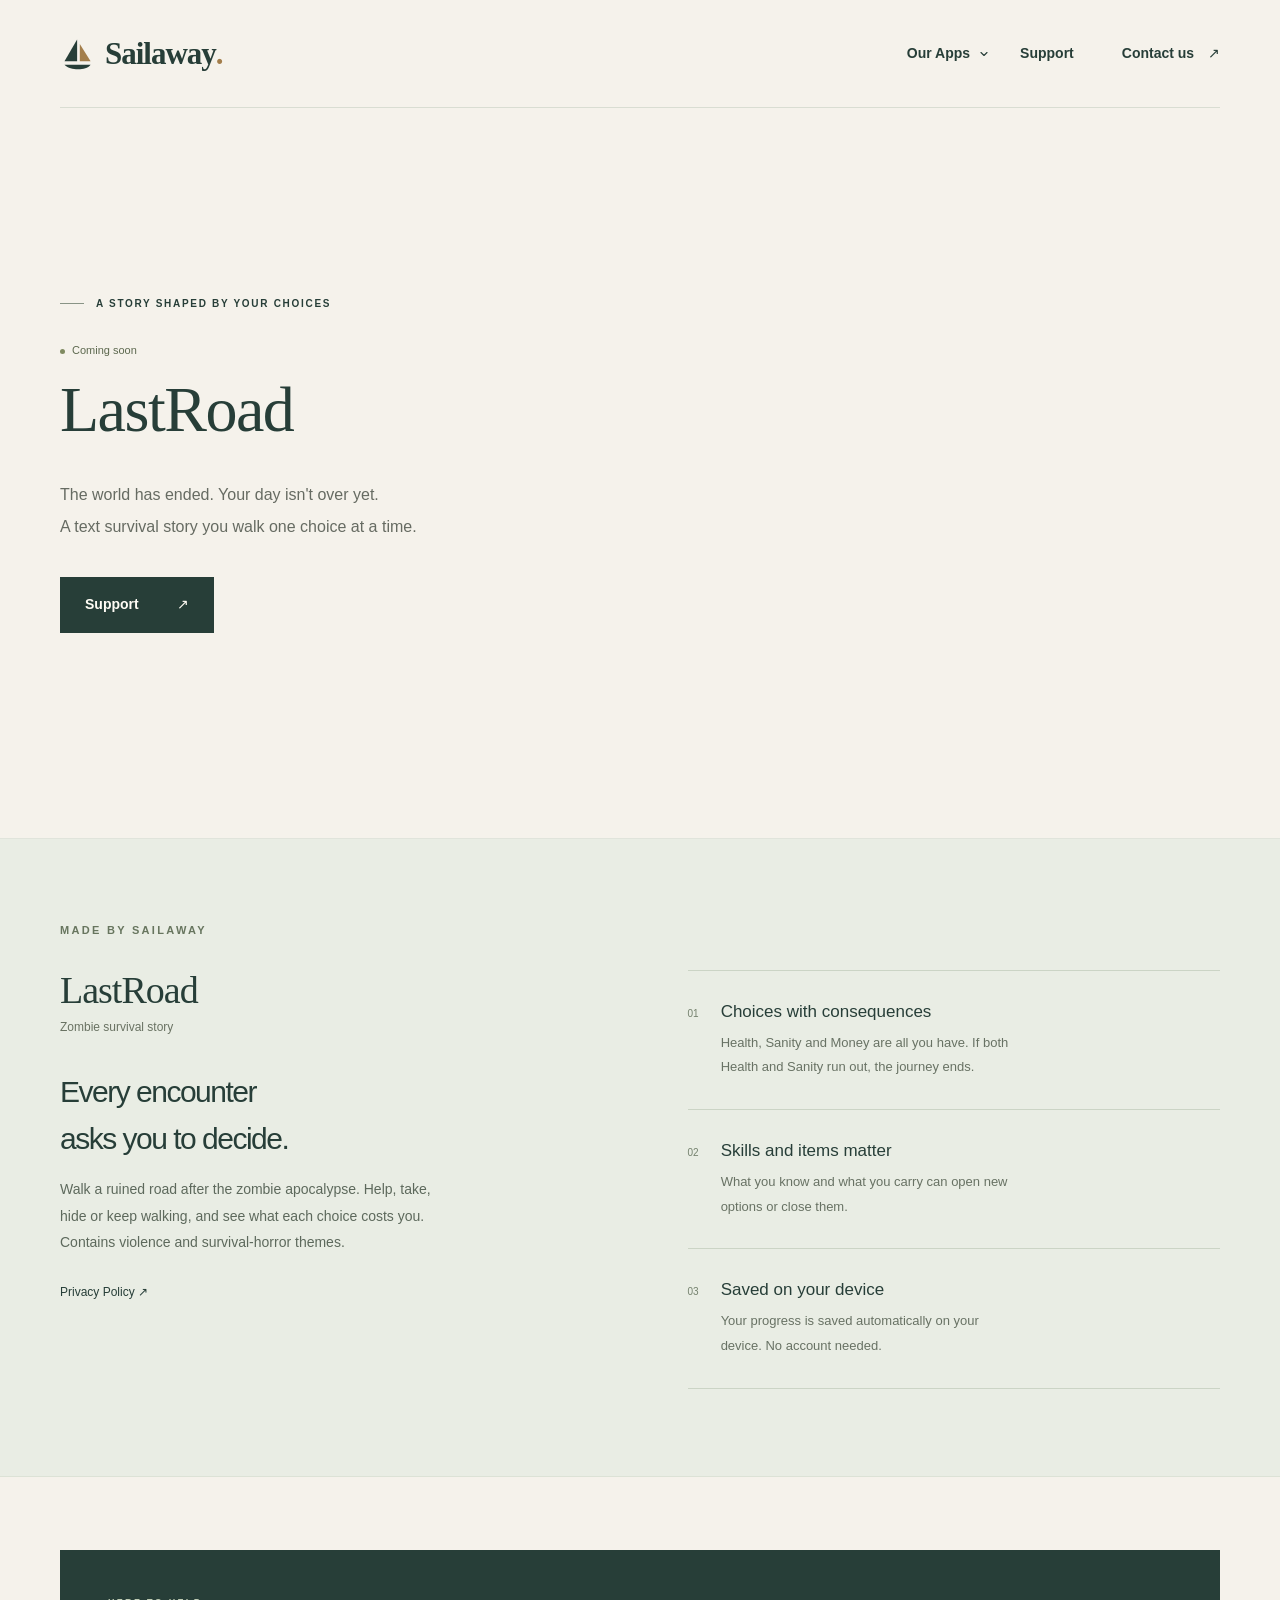
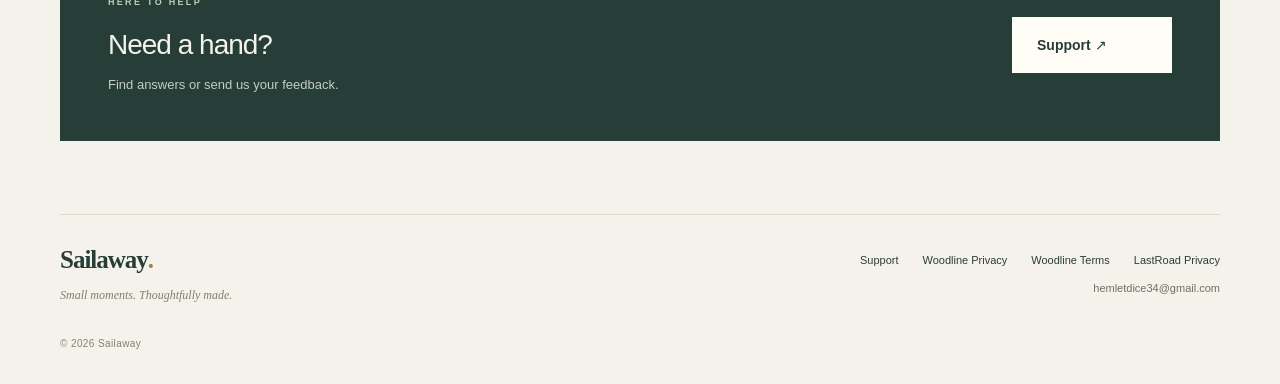
==== lastroad/index.html @ d9ce0e01 "Create index.html" ====
<!doctype html>
<html lang="en"><head>
<meta charset="utf-8"><meta name="viewport" content="width=device-width, initial-scale=1"><meta name="theme-color" content="#f5f2eb">
<meta name="description" content="A text survival story after the zombie apocalypse. Walk a ruined road and decide who you will become."><meta property="og:title" content="LastRoad — Sailaway"><meta property="og:description" content="A text survival story after the zombie apocalypse. Walk a ruined road and decide who you will become."><meta property="og:type" content="website">
<title>LastRoad — Sailaway</title><link rel="icon" href="../assets/sailaway.svg" type="image/svg+xml"><link rel="stylesheet" href="../assets/site.css?v=2"><script src="../assets/site.js?v=2" defer></script>
</head><body><a class="skip-link" href="#main">Skip to content</a>
<header class="site-header wrap">
<a class="brand" href="../" aria-label="Sailaway home"><img src="../assets/sailaway.svg" width="36" height="36" alt="">Sailaway<span class="brand-dot">.</span></a>
<nav aria-label="Main navigation">
<details class="apps-dropdown">
<summary>Our Apps <svg class="dropdown-chevron" width="12" height="12" viewBox="0 0 16 16" fill="none" aria-hidden="true"><path d="m4 6 4 4 4-4" stroke="currentColor" stroke-width="1.5" stroke-linecap="round" stroke-linejoin="round"/></svg></summary>
<div class="apps-panel"><p class="apps-label">MADE BY SAILAWAY</p><ul><li><a class="app-menu-link" href="../woodline/"><img src="../assets/woodline-icon.webp" width="48" height="48" alt=""><span><strong>Woodline</strong><small>Wood block puzzle</small></span><span class="app-menu-arrow" aria-hidden="true">↗</span></a></li><li><a class="app-menu-link" href="../lastroad/"><svg width="48" height="48" viewBox="0 0 48 48" aria-hidden="true"><rect width="48" height="48" rx="11" fill="#1f2a24"/><path d="M20 40 23 8h2l3 32z" fill="#f5f2eb" opacity=".9"/><path d="M24 12v6m0 6v6" stroke="#1f2a24" stroke-width="2"/></svg><span><strong>LastRoad</strong><small>Zombie survival story</small></span><span class="app-menu-arrow" aria-hidden="true">↗</span></a></li></ul></div>
</details>
<a href="../support.html">Support</a>
<a class="nav-contact" href="mailto:hemletdice34@gmail.com">Contact us <span aria-hidden="true">↗</span></a>
</nav>
</header>
<main id="main">
<section class="hero wrap" aria-labelledby="hero-title"><div class="hero-copy"><p class="eyebrow"><span class="tiny-line"></span> A STORY SHAPED BY YOUR CHOICES</p><p class="status"><span aria-hidden="true"></span>Coming soon</p><h1 id="hero-title" class="woodline-title">LastRoad</h1><p class="hero-description">The world has ended. Your day isn't over yet.<br>A text survival story you walk one choice at a time.</p><a class="button button-dark" href="../support.html">Support <span aria-hidden="true">↗</span></a></div></section>
<section class="product-section" aria-labelledby="product-title"><div class="wrap product"><div class="product-intro"><p class="eyebrow">MADE BY SAILAWAY</p><div class="product-identity"><div><h2 id="product-title">LastRoad</h2><p class="product-type">Zombie survival story</p></div></div><h3>Every encounter<br>asks you to decide.</h3><p class="product-description">Walk a ruined road after the zombie apocalypse. Help, take, hide or keep walking, and see what each choice costs you. Contains violence and survival-horror themes.</p><div class="product-links"><a href="privacy.html">Privacy Policy ↗</a></div></div><div class="feature-list"><article class="feature"><span class="feature-number">01</span><div><h3>Choices with consequences</h3><p>Health, Sanity and Money are all you have. If both Health and Sanity run out, the journey ends.</p></div></article><article class="feature"><span class="feature-number">02</span><div><h3>Skills and items matter</h3><p>What you know and what you carry can open new options or close them.</p></div></article><article class="feature"><span class="feature-number">03</span><div><h3>Saved on your device</h3><p>Your progress is saved automatically on your device. No account needed.</p></div></article></div></div></section>
<section class="wrap support-section"><div class="contact-panel"><div><p class="eyebrow">HERE TO HELP</p><h2>Need a hand?</h2><p>Find answers or send us your feedback.</p></div><a class="button button-light" href="../support.html">Support ↗</a></div></section>
</main><footer class="site-footer wrap"><div><a class="brand footer-brand" href="../">Sailaway<span class="brand-dot">.</span></a><p>Small moments. Thoughtfully made.</p></div><div class="footer-links"><a href="../support.html">Support</a><a href="../woodline/privacy.html">Woodline Privacy</a><a href="../woodline/terms.html">Woodline Terms</a><a href="../lastroad/privacy.html">LastRoad Privacy</a><a href="mailto:hemletdice34@gmail.com">hemletdice34@gmail.com</a></div><p class="copyright">© 2026 Sailaway</p></footer></body></html>
---- assets/site.css ----
:root{color-scheme:light;--paper:#f5f2eb;--ink:#273e38;--muted:#666b62;--line:#d9ddd2;--wood:#8b6a47;--white:#fffcf5;font-family:-apple-system,BlinkMacSystemFont,"Segoe UI","Apple SD Gothic Neo","Malgun Gothic",sans-serif;font-synthesis:none}*{box-sizing:border-box}html{scroll-behavior:smooth;scroll-padding-top:35px}body{margin:0;background:var(--paper);color:var(--ink);font-size:16px;line-height:1.8;-webkit-font-smoothing:antialiased}a{color:inherit;text-decoration:none}button{font:inherit}a,button,summary{-webkit-tap-highlight-color:transparent}a:focus-visible,button:focus-visible,summary:focus-visible{outline:3px solid #9c713e;outline-offset:5px}img{display:block;max-width:100%;height:auto}h1,h2,h3,p{margin-top:0}p{word-break:keep-all}h1,h2,h3{line-height:1.4;word-break:keep-all}.wrap{width:min(1160px,calc(100% - 96px));margin-inline:auto}.skip-link{position:fixed;top:-100px;left:16px;z-index:10;background:var(--ink);color:white;padding:12px}.skip-link:focus{top:12px}.site-header{height:108px;display:flex;align-items:center;justify-content:space-between;border-bottom:1px solid var(--line)}.brand{display:inline-flex;align-items:center;font:600 31px/1 Georgia,"Times New Roman",serif;letter-spacing:-1px}.brand img{margin-right:9px}.brand-dot{color:#a37e4b}.site-header nav{display:flex;gap:30px;align-items:center;font-size:14px;font-weight:600}.site-header nav a{padding:10px 0}.site-header nav a:hover,.footer-links a:hover,.product-links a:hover{text-decoration:underline;text-underline-offset:5px}.nav-contact{margin-left:18px}.nav-contact span{margin-left:10px}.hero{display:grid;grid-template-columns:1.05fr 1fr;align-items:center;gap:36px;min-height:730px;padding-top:60px;padding-bottom:78px}.eyebrow{font-size:11px;font-weight:600;letter-spacing:2.3px;line-height:1.7}.hero-copy .eyebrow{display:flex;gap:12px;align-items:center;margin-bottom:29px;font-size:10px;letter-spacing:1.7px}.tiny-line{width:24px;height:1px;background:#899486}.hero h1{font-size:clamp(38px,4.6vw,61px);font-weight:500;letter-spacing:-3px;line-height:1.38;margin-bottom:25px}.serif-accent{font-family:Georgia,"Batang","AppleMyungjo",serif}.hero-description{font-size:16px;line-height:1.95;color:var(--muted);margin-bottom:35px}.button{display:inline-flex;justify-content:space-between;align-items:center;gap:38px;min-height:56px;padding:14px 24px;font-size:14px;font-weight:600;border:1px solid transparent;transition:background .2s,transform .2s}.button:hover{transform:translateY(-2px)}.button-dark{background:var(--ink);color:var(--white)}.button-dark:hover{background:#38564c}.button-light{background:var(--white);color:var(--ink)}.hero-note{font:italic 15px Georgia,serif;color:#737a6d;margin:28px 0 0}.hero-art{position:relative;isolation:isolate;padding:36px 31px 35px 19px;min-width:0}.art-orbit{position:absolute;inset:12% -1%;border:1px solid #d5d9cc;border-radius:50%;transform:rotate(-18deg);z-index:-1}.hero-art:before{content:"";position:absolute;inset:15% 5% 5%;background:#dce0d3;border-radius:48% 52% 46% 54%;z-index:-1}.woodline-preview{background:#eee7d6;padding:26px 24px 18px;box-shadow:0 28px 48px -25px #394b3c70,0 4px 7px #524f3020;border:1px solid #e3d7bd;border-radius:15px;transform:rotate(6deg)}.preview-heading{display:flex;align-items:center;gap:9px;font:18px Georgia,serif;letter-spacing:4px;color:#4c4130}.preview-sun{margin-left:auto;font-size:26px;letter-spacing:0;color:#7d8063}.preview-logo{width:20px;display:grid;grid-template-columns:repeat(2,8px);gap:2px;transform:rotate(-6deg)}.preview-logo i{height:8px;background:#a28155;border-radius:1px;box-shadow:0 1px 1px #6d4c2a}.preview-score{display:flex;align-items:flex-end;justify-content:space-between;padding:24px 0 17px;color:#77684e}.preview-score span{display:block;font-size:7px;letter-spacing:1.5px}.preview-score strong{display:block;font:43px/1.15 Georgia,serif;color:#453b2d;font-weight:400}.preview-score .preview-best{text-align:right}.preview-best strong{font-size:24px;margin-top:5px;color:#8d7046}.preview-best span{color:#697453;font-size:7px;letter-spacing:1px}.board-art{width:100%;filter:drop-shadow(0 3px 2px #6f58332b)}.preview-pieces{display:flex;justify-content:space-around;align-items:center;height:70px;padding-top:14px}.mini-piece{display:grid;gap:3px;grid-template-columns:repeat(2,17px)}.mini-piece i{width:17px;height:17px;border-radius:3px;background:repeating-linear-gradient(0deg,#b28d51,#b28d51 2px,#bd985b 3px,#ba9457 5px);box-shadow:inset 0 1px 1px #fff2,0 2px 1px #876038}.piece-a i:nth-child(3){grid-column:2}.piece-b{transform:rotate(-5deg)}.piece-c{grid-template-columns:repeat(3,17px);transform:rotate(4deg)}.preview-caption{font:8px Georgia,serif;letter-spacing:3px;color:#8d7752;text-align:center;margin:13px 0 2px}.art-label{position:absolute;bottom:3px;right:13px;font-size:8px;letter-spacing:2px;color:#747e6b}.product-section{background:#e9ede4;border-top:1px solid #e0e4db;border-bottom:1px solid #dce2d6}.product{padding-block:82px 87px;display:grid;grid-template-columns:1fr 1fr;gap:95px}.product-intro>.eyebrow{color:#67755e;margin-bottom:30px}.product-identity{display:flex;align-items:center;gap:22px;margin-bottom:30px}.app-icon{border-radius:23%;box-shadow:0 5px 13px #574a3020;border:1px solid #dfd4bd;width:104px}.status{display:flex;align-items:center;gap:7px;font-size:11px;color:#5c684e;margin-bottom:5px}.status span{width:5px;height:5px;border-radius:50%;background:#7f8a60}.product h2{font:38px/1.1 Georgia,serif;letter-spacing:-1px;margin-bottom:6px}.product-type{font-size:12px;color:#697262;margin-bottom:0}.product-intro>h3{font-size:30px;letter-spacing:-1.5px;font-weight:500;line-height:1.55;margin-bottom:14px}.product-description{font-size:14px;color:#5d695c;max-width:390px;line-height:1.9}.product-links{display:flex;gap:23px;font-size:12px;margin-top:26px}.product-links span{margin-left:7px}.feature-list{padding-top:49px}.feature{display:flex;align-items:center;gap:22px;border-top:1px solid #cbd4c5;padding:29px 0}.feature:last-child{border-bottom:1px solid #cbd4c5}.feature-number{font-size:10px;color:#74816d;align-self:flex-start;margin-top:5px}.feature h3{font-size:17px;font-weight:500;letter-spacing:-.5px;margin-bottom:7px}.feature p{font-size:13px;color:#687264;line-height:1.9;margin:0;max-width:295px}.feature-mark{margin-left:auto;font:30px Georgia,serif;color:#76836b;min-width:28px;text-align:center}.support-section{padding-block:73px}.contact-panel{background:var(--ink);color:#f5f2e9;display:flex;align-items:center;justify-content:space-between;gap:30px;padding:45px 48px}.contact-panel .eyebrow{font-size:9px;color:#bfccb4;margin-bottom:15px}.contact-panel h2{font-size:28px;font-weight:500;letter-spacing:-1px;margin-bottom:9px}.contact-panel p:not(.eyebrow){font-size:13px;color:#c4cdc0;margin-bottom:0}.contact-panel .button{flex-shrink:0;min-width:160px}.site-footer{display:grid;grid-template-columns:1fr auto;gap:20px;padding-block:0 31px;border-top:1px solid var(--line);padding-top:32px}.footer-brand{font-size:25px}.site-footer>div>p{font:italic 12px Georgia,serif;color:#7b8174;margin:10px 0 0}.footer-links{display:flex;flex-wrap:wrap;justify-content:flex-end;gap:8px 24px;font-size:11px;align-content:start;padding-top:4px;max-width:510px}.footer-links a:last-child{flex-basis:100%;text-align:right;color:#697265}.copyright{grid-column:1/-1;font-size:10px;color:#7d8478;margin:12px 0 0;letter-spacing:.4px}.page-main{padding-top:68px;padding-bottom:75px;min-height:65vh}.page-heading{max-width:760px;margin-bottom:42px}.page-heading .eyebrow{color:#68745f;margin-bottom:18px}.page-heading h1{font-size:42px;letter-spacing:-2px;font-weight:500;margin-bottom:17px}.page-heading>p:not(.eyebrow){color:var(--muted);font-size:15px}.support-grid{display:grid;grid-template-columns:1.35fr 1fr;gap:64px;align-items:start}.section-title{font-size:22px;letter-spacing:-.7px;font-weight:500;margin-bottom:20px}.help-section{margin-bottom:44px;scroll-margin-top:35px}.steps{list-style:none;padding:0;margin:0;counter-reset:steps}.steps li{counter-increment:steps;display:flex;gap:17px;padding:17px 0;border-bottom:1px solid var(--line);font-size:14px;color:#5b675b}.steps li:before{content:"0" counter(steps);font-size:11px;letter-spacing:1px;color:#7c866f;padding-top:2px}.steps strong{font-weight:600;color:var(--ink)}.faq details{border-top:1px solid var(--line);padding:17px 0}.faq details:last-child{border-bottom:1px solid var(--line)}summary{cursor:pointer;font-size:14px;font-weight:500;padding-right:13px}details p{font-size:13px;color:#60695d;margin:12px 0 0;padding-right:22px}.contact-card{padding:30px;background:#e9ede4;border:1px solid #dbe1d4}.contact-card .eyebrow{font-size:9px;color:#707c64}.contact-card h2{font-size:24px;font-weight:500;letter-spacing:-.8px;margin-bottom:12px}.contact-card p{font-size:13px;color:#646e60}.email-address{font-size:clamp(13px,1.4vw,17px);font-weight:600;overflow-wrap:anywhere;display:block;text-decoration:underline;text-underline-offset:4px}.contact-actions{display:flex;gap:9px;margin-top:23px;flex-wrap:wrap}.contact-actions .button{font-size:12px;padding:10px 15px;min-height:44px;gap:12px}.button-outline{border-color:#9ca88f;background:transparent;color:var(--ink);cursor:pointer}.button-outline:hover{background:#dce3d3}.copy-status{min-height:24px!important;margin:9px 0 0!important;font-size:11px!important}.contact-note{font-size:11px!important;margin-top:9px}.legal-main{max-width:820px}.legal-content{padding:30px 0 0;border-top:1px solid var(--line)}.legal-content section{margin-bottom:28px}.legal-content h2{font-size:21px;font-weight:500;letter-spacing:-.5px;margin-bottom:16px}.legal-content p{font-size:14px;color:#5e675d;line-height:2;margin-bottom:14px}.legal-meta{font-size:12px;color:#7a8374}.legal-contact{margin:0;display:grid;grid-template-columns:120px 1fr;font-size:15px}.legal-contact dt,.legal-contact dd{margin:0;padding:19px 0;border-bottom:1px solid var(--line)}.legal-contact dt{color:#707a69}.legal-contact dd{overflow-wrap:anywhere}.legal-contact dd a{text-decoration:underline;text-underline-offset:4px}.back-link{display:inline-flex;gap:10px;margin-top:28px;font-size:13px;text-decoration:underline;text-underline-offset:5px}.not-found{min-height:60vh;padding-block:100px}.not-found h1{font-size:44px;font-weight:500;letter-spacing:-1px}.not-found p{color:var(--muted)}
[hidden]{display:none!important}
.site-header{position:relative;z-index:5}.apps-dropdown{position:relative}.apps-dropdown>summary{display:flex;align-items:center;gap:8px;list-style:none;font-size:14px;font-weight:600;padding:10px 0;white-space:nowrap}.apps-dropdown>summary::-webkit-details-marker{display:none}.dropdown-chevron{transition:transform .2s}.apps-dropdown[open] .dropdown-chevron{transform:rotate(180deg)}.apps-panel{position:absolute;top:calc(100% + 13px);right:0;width:280px;background:#fffcf5;border:1px solid #d9ddd2;padding:18px 12px 12px;box-shadow:0 15px 35px #273e3826;border-radius:8px;z-index:20}.apps-dropdown:not([open]) .apps-panel{display:none}.apps-label{margin:0 10px 10px;font-size:9px;letter-spacing:1.8px;color:#707a69}.apps-panel ul{list-style:none;margin:0;padding:0}.site-header nav .app-menu-link{display:flex;align-items:center;gap:13px;padding:12px 10px;border-radius:5px;text-decoration:none}.app-menu-link:hover,.app-menu-link:focus-visible{background:#e9ede4}.app-menu-link img{width:48px;height:48px;border-radius:11px;flex-shrink:0}.app-menu-link strong{display:block;font:22px/1.3 Georgia,serif;font-weight:400;letter-spacing:-.3px}.app-menu-link small{display:block;color:#687264;font-size:11px;line-height:1.5;margin-top:3px}.app-menu-arrow{margin-left:auto;color:#7b876e;font-size:19px}.company-hero{display:grid;grid-template-columns:1.2fr 1fr;gap:55px;align-items:center;min-height:655px;padding-block:72px 85px}.company-copy .eyebrow{display:flex;align-items:center;gap:12px;margin-bottom:29px}.company-copy h1{font:clamp(42px,4.8vw,66px)/1.13 Georgia,"Times New Roman",serif;letter-spacing:-2.7px;margin-bottom:26px;font-weight:400}.company-copy h1 em{font-weight:400;color:#6d7d60}.company-lead{font-size:16px;color:#646e60;max-width:400px;line-height:1.9;margin-bottom:30px}.company-art{height:400px;position:relative;isolation:isolate;display:flex;align-items:center;justify-content:center}.company-art:before{content:"";position:absolute;inset:10% 5%;border-radius:50%;background:radial-gradient(ellipse,#e0e5d5 10%,#e8eadd 60%,#f5f2eb 72%);z-index:-1}.company-sail{width:210px;transform:rotate(-7deg);filter:drop-shadow(10px 15px 0 #273e3809);margin-bottom:18px}.sail-orbit{position:absolute;inset:7% -3% 9%;border:1px solid #d6dccd;border-radius:50%;transform:rotate(-25deg);z-index:-1}.orbit-two{inset:15% 2% 1%;transform:rotate(20deg);border-color:#e0e3d6}.sail-sun{position:absolute;top:32px;right:61px;width:54px;height:54px;border-radius:50%;background:#c9b38e;opacity:.65}.sea-line{position:absolute;height:1px;background:#84917c55;bottom:72px;width:160px}.sea-two{bottom:59px;width:112px;transform:translateX(25px)}.sea-three{bottom:46px;width:67px;transform:translateX(-14px)}.company-art-label{position:absolute;bottom:-12px;font-size:8px;letter-spacing:2px;color:#7e8876}.company-about{background:#e9ede4;border-block:1px solid #dce2d6}.company-about-grid{display:grid;grid-template-columns:1fr 1.25fr;gap:100px;padding-block:72px}.company-about .eyebrow{color:#68765f;margin-bottom:25px}.company-about h2{font:42px/1.2 Georgia,serif;letter-spacing:-1px;font-weight:400;margin-bottom:0}.company-about-copy{padding-top:5px}.company-about-copy p{font-size:15px;color:#596756;line-height:1.95}.studio-values{display:flex;flex-wrap:wrap;gap:10px 22px;border-top:1px solid #cbd4c5;padding-top:22px;margin-top:25px;font-size:11px;color:#617357}.company-contact-email{font-size:16px;text-decoration:underline;text-underline-offset:6px;overflow-wrap:anywhere}.company-contact-email span{display:inline-block;margin-left:10px}.woodline-title{font-family:Georgia,serif;font-size:64px!important;letter-spacing:-1.5px!important}.page-heading h1{letter-spacing:-1px}.feature h3{letter-spacing:0}.page-heading>p,.company-lead,.company-about-copy p,.contact-panel p,.feature p,.product-description,.legal-content p{word-break:normal}.legal-contact{grid-template-columns:120px 1fr}
@media(max-width:1000px){.company-hero{gap:20px;min-height:600px}.company-copy h1{font-size:47px;letter-spacing:-2px}.company-art{height:350px}.company-sail{width:180px}.company-about-grid{gap:55px}.company-contact-email{font-size:14px}}
@media(max-width:700px){.apps-dropdown>summary{font-size:12px;gap:5px}.apps-panel{right:-62px;width:min(280px,calc(100vw - 40px));top:calc(100% + 12px)}.company-hero{grid-template-columns:1fr;gap:24px;padding-block:46px 49px;min-height:0}.company-copy h1{font-size:46px;letter-spacing:-2px;line-height:1.18}.company-copy .eyebrow{font-size:9px;letter-spacing:1.8px;margin-bottom:24px}.company-lead{font-size:15px;max-width:420px}.company-art{width:min(100%,350px);height:300px;margin:0 auto 12px}.company-sail{width:159px}.sail-sun{width:40px;height:40px;right:52px;top:26px}.sea-line{bottom:50px;width:130px}.sea-two{bottom:39px;width:95px}.sea-three{bottom:28px;width:56px}.company-art-label{font-size:7px;bottom:-18px}.company-about-grid{grid-template-columns:1fr;gap:25px;padding-block:43px}.company-about h2{font-size:35px}.company-about .eyebrow{margin-bottom:17px}.company-about-copy p{font-size:14px}.studio-values{font-size:10px;gap:10px 18px;padding-top:20px}.company-contact-email{display:inline-block;margin-top:23px;font-size:13px}.woodline-title{font-size:55px!important}.legal-contact{grid-template-columns:85px 1fr}.product-links{flex-wrap:wrap}}
@media(max-width:400px){.site-header nav{gap:12px}.site-header .brand{font-size:24px}.site-header .brand img{width:26px;margin-right:4px}.apps-panel{right:-55px}.company-copy h1{font-size:40px;letter-spacing:-1.7px}.company-contact-email span{margin-left:3px}}
@media(min-width:1500px){.hero{min-height:780px}.hero-art{padding-inline:32px}.hero h1{font-size:62px}}
@media(max-width:1000px){.wrap{width:calc(100% - 64px)}.hero{gap:12px;min-height:650px;padding-block:54px 68px}.hero-art{padding:25px 7px 25px 5px}.hero h1{font-size:45px;letter-spacing:-2.5px}.hero-copy .eyebrow{font-size:8px;letter-spacing:1.3px}.woodline-preview{padding:20px 18px 12px}.preview-heading{font-size:16px;letter-spacing:3px}.product{gap:48px}.product-links{gap:13px}.feature{gap:15px}.contact-panel{padding:35px}.support-grid{gap:35px}.footer-links{max-width:400px}}
@media(max-width:700px){.wrap{width:calc(100% - 40px)}.site-header{height:82px}.brand{font-size:26px}.brand img{width:29px;margin-right:6px}.site-header nav{gap:17px;font-size:12px}.site-header nav .nav-contact{display:none}.hero{grid-template-columns:1fr;padding-top:43px;padding-bottom:49px;gap:20px}.hero h1{font-size:44px;line-height:1.37;letter-spacing:-2.3px;margin-bottom:19px}.hero-copy .eyebrow{font-size:8px;letter-spacing:1.4px;margin-bottom:22px}.hero-description{font-size:14px;margin-bottom:25px}.button{min-height:51px;padding:13px 20px;font-size:13px;gap:32px}.hero-note{font-size:13px;margin-top:20px}.hero-art{width:min(88%,365px);margin:0 auto;padding:24px 14px 24px 5px}.woodline-preview{padding:24px 20px 15px;border-radius:13px;transform:rotate(5deg)}.preview-heading{font-size:17px}.preview-score{padding-block:19px 14px}.preview-score strong{font-size:38px}.preview-best strong{font-size:23px}.preview-pieces{height:62px}.preview-caption{font-size:7px}.art-label{font-size:7px;right:9px;bottom:0}.product{padding-block:49px 48px;grid-template-columns:1fr;gap:13px}.product-intro>.eyebrow{margin-bottom:24px}.product-intro>h3{font-size:29px}.product-description{max-width:100%;font-size:14px}.product-identity{gap:19px;margin-bottom:26px}.app-icon{width:88px}.product h2{font-size:35px}.product-links{gap:25px;font-size:12px}.feature-list{padding-top:20px}.feature{padding:25px 0;gap:18px}.feature p{max-width:none}.support-section{padding-block:40px}.contact-panel{display:block;padding:29px 25px}.contact-panel h2{font-size:25px}.contact-panel p:not(.eyebrow){font-size:12px}.contact-panel .button{margin-top:26px;min-width:150px}.site-footer{grid-template-columns:1fr;padding-top:27px;gap:24px;padding-bottom:24px}.footer-links{justify-content:flex-start;max-width:none;gap:12px 22px}.footer-links a:last-child{text-align:left;margin-top:3px}.copyright{margin:0}.page-main{padding-top:43px;padding-bottom:48px}.page-heading{margin-bottom:31px}.page-heading h1{font-size:34px;letter-spacing:-1.6px}.page-heading>p:not(.eyebrow){font-size:14px}.support-grid{grid-template-columns:1fr;gap:10px}.contact-card{padding:26px}.email-address{font-size:17px}.legal-content{padding-top:24px}.legal-content h2{font-size:19px}.legal-content p{font-size:13px}.legal-contact{grid-template-columns:95px 1fr;font-size:13px}.not-found h1{font-size:33px}}
@media(prefers-reduced-motion:reduce){html{scroll-behavior:auto}*,*:before,*:after{transition:none!important;animation:none!important}}
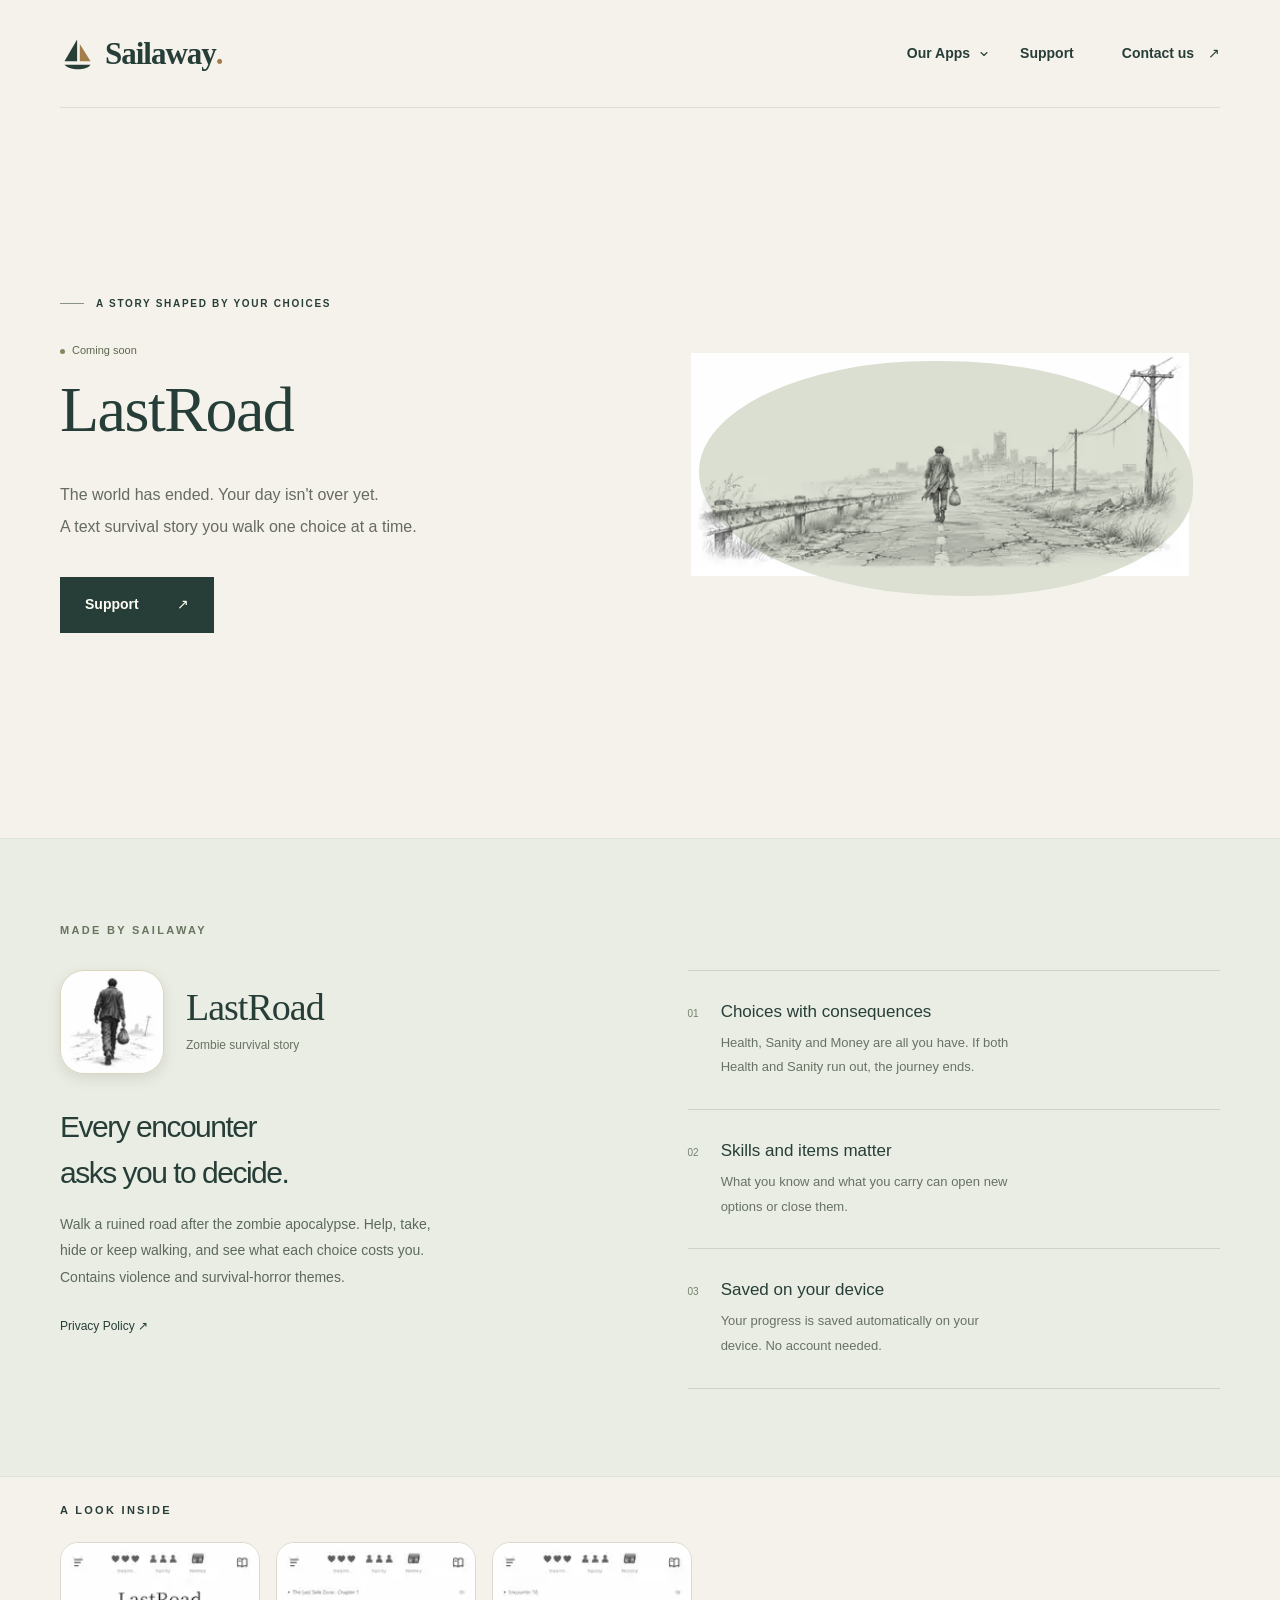
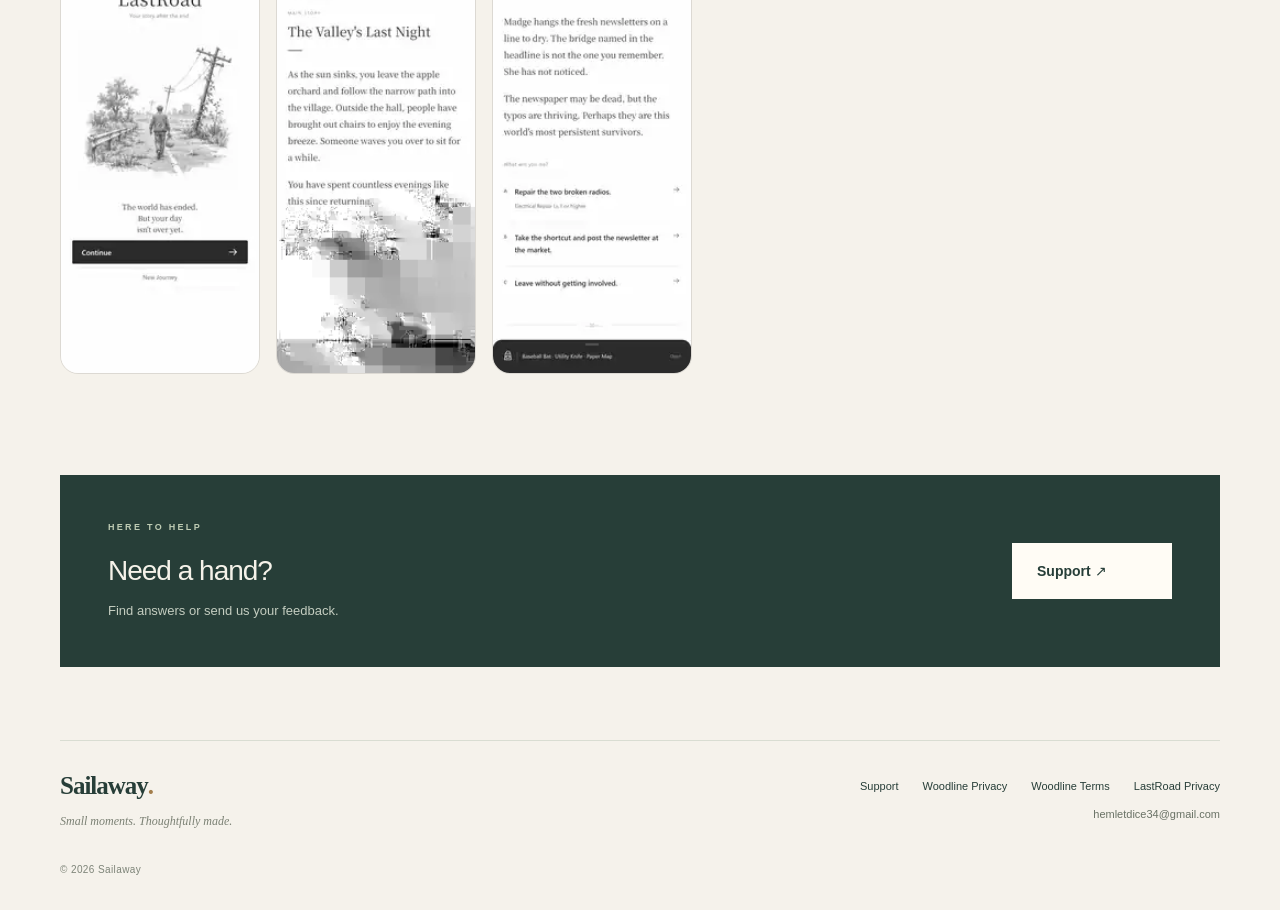
==== commit 5183f008: "Update index.html" ====
--- a/lastroad/index.html
+++ b/lastroad/index.html
@@ -9,14 +9,15 @@
 <nav aria-label="Main navigation">
 <details class="apps-dropdown">
 <summary>Our Apps <svg class="dropdown-chevron" width="12" height="12" viewBox="0 0 16 16" fill="none" aria-hidden="true"><path d="m4 6 4 4 4-4" stroke="currentColor" stroke-width="1.5" stroke-linecap="round" stroke-linejoin="round"/></svg></summary>
-<div class="apps-panel"><p class="apps-label">MADE BY SAILAWAY</p><ul><li><a class="app-menu-link" href="../woodline/"><img src="../assets/woodline-icon.webp" width="48" height="48" alt=""><span><strong>Woodline</strong><small>Wood block puzzle</small></span><span class="app-menu-arrow" aria-hidden="true">↗</span></a></li><li><a class="app-menu-link" href="../lastroad/"><svg width="48" height="48" viewBox="0 0 48 48" aria-hidden="true"><rect width="48" height="48" rx="11" fill="#1f2a24"/><path d="M20 40 23 8h2l3 32z" fill="#f5f2eb" opacity=".9"/><path d="M24 12v6m0 6v6" stroke="#1f2a24" stroke-width="2"/></svg><span><strong>LastRoad</strong><small>Zombie survival story</small></span><span class="app-menu-arrow" aria-hidden="true">↗</span></a></li></ul></div>
+<div class="apps-panel"><p class="apps-label">MADE BY SAILAWAY</p><ul><li><a class="app-menu-link" href="../woodline/"><img src="../assets/woodline-icon.webp" width="48" height="48" alt=""><span><strong>Woodline</strong><small>Wood block puzzle</small></span><span class="app-menu-arrow" aria-hidden="true">↗</span></a></li><li><a class="app-menu-link" href="../lastroad/"><img src="[data-uri]" width="48" height="48" alt="" style="border-radius:11px"><span><strong>LastRoad</strong><small>Zombie survival story</small></span><span class="app-menu-arrow" aria-hidden="true">↗</span></a></li></ul></div>
 </details>
 <a href="../support.html">Support</a>
 <a class="nav-contact" href="mailto:hemletdice34@gmail.com">Contact us <span aria-hidden="true">↗</span></a>
 </nav>
 </header>
 <main id="main">
-<section class="hero wrap" aria-labelledby="hero-title"><div class="hero-copy"><p class="eyebrow"><span class="tiny-line"></span> A STORY SHAPED BY YOUR CHOICES</p><p class="status"><span aria-hidden="true"></span>Coming soon</p><h1 id="hero-title" class="woodline-title">LastRoad</h1><p class="hero-description">The world has ended. Your day isn't over yet.<br>A text survival story you walk one choice at a time.</p><a class="button button-dark" href="../support.html">Support <span aria-hidden="true">↗</span></a></div></section>
-<section class="product-section" aria-labelledby="product-title"><div class="wrap product"><div class="product-intro"><p class="eyebrow">MADE BY SAILAWAY</p><div class="product-identity"><div><h2 id="product-title">LastRoad</h2><p class="product-type">Zombie survival story</p></div></div><h3>Every encounter<br>asks you to decide.</h3><p class="product-description">Walk a ruined road after the zombie apocalypse. Help, take, hide or keep walking, and see what each choice costs you. Contains violence and survival-horror themes.</p><div class="product-links"><a href="privacy.html">Privacy Policy ↗</a></div></div><div class="feature-list"><article class="feature"><span class="feature-number">01</span><div><h3>Choices with consequences</h3><p>Health, Sanity and Money are all you have. If both Health and Sanity run out, the journey ends.</p></div></article><article class="feature"><span class="feature-number">02</span><div><h3>Skills and items matter</h3><p>What you know and what you carry can open new options or close them.</p></div></article><article class="feature"><span class="feature-number">03</span><div><h3>Saved on your device</h3><p>Your progress is saved automatically on your device. No account needed.</p></div></article></div></div></section>
+<section class="hero wrap" aria-labelledby="hero-title"><div class="hero-copy"><p class="eyebrow"><span class="tiny-line"></span> A STORY SHAPED BY YOUR CHOICES</p><p class="status"><span aria-hidden="true"></span>Coming soon</p><h1 id="hero-title" class="woodline-title">LastRoad</h1><p class="hero-description">The world has ended. Your day isn't over yet.<br>A text survival story you walk one choice at a time.</p><a class="button button-dark" href="../support.html">Support <span aria-hidden="true">↗</span></a></div><div class="hero-art"><img src="[data-uri]" width="520" height="233" alt="A lone figure walks a cracked road toward a ruined skyline" style="width:100%;height:auto;mix-blend-mode:multiply"></div></section>
+<section class="product-section" aria-labelledby="product-title"><div class="wrap product"><div class="product-intro"><p class="eyebrow">MADE BY SAILAWAY</p><div class="product-identity"><img class="app-icon" src="[data-uri]" width="112" height="112" alt="LastRoad app icon: a lone figure walking a ruined road" style="border-radius:24px"><div><h2 id="product-title">LastRoad</h2><p class="product-type">Zombie survival story</p></div></div><h3>Every encounter<br>asks you to decide.</h3><p class="product-description">Walk a ruined road after the zombie apocalypse. Help, take, hide or keep walking, and see what each choice costs you. Contains violence and survival-horror themes.</p><div class="product-links"><a href="privacy.html">Privacy Policy ↗</a></div></div><div class="feature-list"><article class="feature"><span class="feature-number">01</span><div><h3>Choices with consequences</h3><p>Health, Sanity and Money are all you have. If both Health and Sanity run out, the journey ends.</p></div></article><article class="feature"><span class="feature-number">02</span><div><h3>Skills and items matter</h3><p>What you know and what you carry can open new options or close them.</p></div></article><article class="feature"><span class="feature-number">03</span><div><h3>Saved on your device</h3><p>Your progress is saved automatically on your device. No account needed.</p></div></article></div></div></section>
+<section class="wrap" aria-labelledby="shots-title" style="padding:24px 0 8px"><p class="eyebrow" id="shots-title">A LOOK INSIDE</p><div style="display:flex;gap:16px;overflow-x:auto;padding:12px 0 20px"><img style="flex:0 0 auto;width:min(200px,52vw);height:auto;border-radius:18px;border:1px solid rgba(0,0,0,.1)" src="[data-uri]" width="180" height="391" alt="LastRoad home screen" loading="lazy"><img style="flex:0 0 auto;width:min(200px,52vw);height:auto;border-radius:18px;border:1px solid rgba(0,0,0,.1)" src="[data-uri]" width="180" height="391" alt="LastRoad story screen with Health, Sanity and Money" loading="lazy"><img style="flex:0 0 auto;width:min(200px,52vw);height:auto;border-radius:18px;border:1px solid rgba(0,0,0,.1)" src="[data-uri]" width="180" height="391" alt="LastRoad choices screen" loading="lazy"></div></section>
 <section class="wrap support-section"><div class="contact-panel"><div><p class="eyebrow">HERE TO HELP</p><h2>Need a hand?</h2><p>Find answers or send us your feedback.</p></div><a class="button button-light" href="../support.html">Support ↗</a></div></section>
 </main><footer class="site-footer wrap"><div><a class="brand footer-brand" href="../">Sailaway<span class="brand-dot">.</span></a><p>Small moments. Thoughtfully made.</p></div><div class="footer-links"><a href="../support.html">Support</a><a href="../woodline/privacy.html">Woodline Privacy</a><a href="../woodline/terms.html">Woodline Terms</a><a href="../lastroad/privacy.html">LastRoad Privacy</a><a href="mailto:hemletdice34@gmail.com">hemletdice34@gmail.com</a></div><p class="copyright">© 2026 Sailaway</p></footer></body></html>
